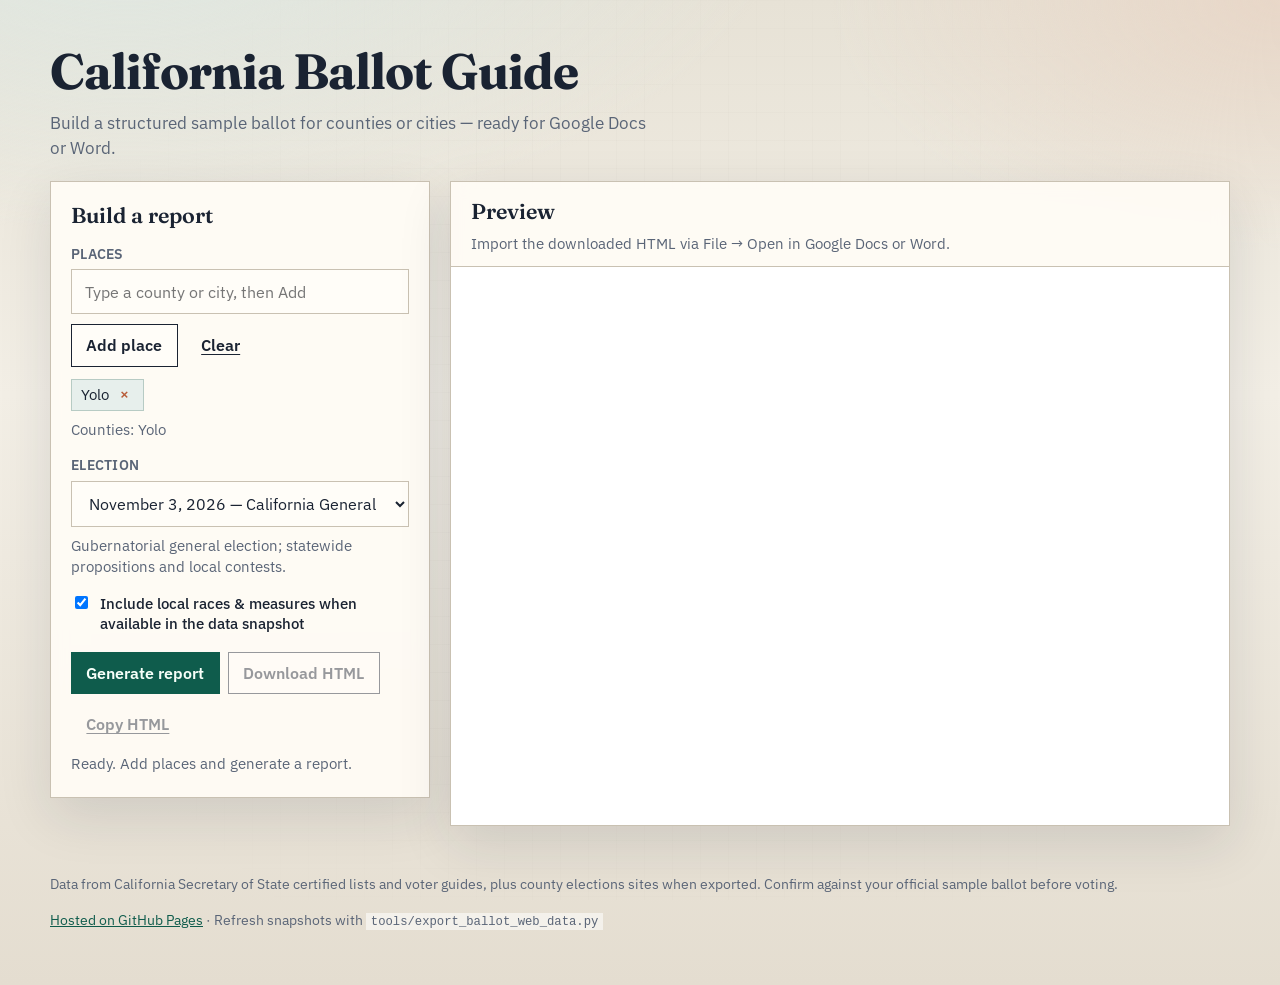
==== docs/index.html @ 576bfaff "Initial Commit of ballot generating tool" ====
<!DOCTYPE html>
<html lang="en">
<head>
  <meta charset="utf-8">
  <meta name="viewport" content="width=device-width, initial-scale=1">
  <title>California Ballot Guide</title>
  <link rel="preconnect" href="https://fonts.googleapis.com">
  <link rel="preconnect" href="https://fonts.gstatic.com" crossorigin>
  <link href="https://fonts.googleapis.com/css2?family=Fraunces:opsz,wght@9..144,500;9..144,700&family=IBM+Plex+Sans:wght@400;500;600&display=swap" rel="stylesheet">
  <link rel="stylesheet" href="styles.css">
</head>
<body>
  <div class="bg-grid" aria-hidden="true"></div>
  <header class="site-header">
    <p class="brand">California Ballot Guide</p>
    <p class="tagline">Build a structured sample ballot for counties or cities — ready for Google Docs or Word.</p>
  </header>

  <main class="layout">
    <section class="panel controls" aria-labelledby="controls-title">
      <h2 id="controls-title">Build a report</h2>

      <label class="field">
        <span>Places</span>
        <input id="place-input" type="text" list="place-suggestions" placeholder="Type a county or city, then Add">
        <datalist id="place-suggestions"></datalist>
      </label>
      <div class="row">
        <button type="button" id="add-place" class="btn secondary">Add place</button>
        <button type="button" id="clear-places" class="btn ghost">Clear</button>
      </div>
      <div id="place-chips" class="chips" aria-live="polite"></div>
      <p id="resolved-counties" class="hint"></p>

      <label class="field">
        <span>Election</span>
        <select id="election-select"></select>
      </label>
      <p id="election-hint" class="hint"></p>

      <label class="check">
        <input type="checkbox" id="include-local" checked>
        <span>Include local races &amp; measures when available in the data snapshot</span>
      </label>

      <div class="row actions">
        <button type="button" id="generate" class="btn primary">Generate report</button>
        <button type="button" id="download" class="btn secondary" disabled>Download HTML</button>
        <button type="button" id="copy" class="btn ghost" disabled>Copy HTML</button>
      </div>
      <p id="status" class="status" role="status"></p>
    </section>

    <section class="panel preview-wrap" aria-labelledby="preview-title">
      <div class="preview-header">
        <h2 id="preview-title">Preview</h2>
        <p class="hint">Import the downloaded HTML via File → Open in Google Docs or Word.</p>
      </div>
      <iframe id="preview" title="Ballot report preview" sandbox="allow-same-origin"></iframe>
    </section>
  </main>

  <footer class="site-footer">
    <p>Data from California Secretary of State certified lists and voter guides, plus county elections sites when exported. Confirm against your official sample ballot before voting.</p>
    <p><a href="https://github.com/" id="repo-link">Hosted on GitHub Pages</a> · Refresh snapshots with <code>tools/export_ballot_web_data.py</code></p>
  </footer>

  <script src="app.js" type="module"></script>
</body>
</html>
---- docs/styles.css ----
:root {
  --ink: #1a2332;
  --muted: #5a6577;
  --paper: #f3efe6;
  --panel: rgba(255, 252, 246, 0.92);
  --line: #c9c1b2;
  --accent: #0f5c4c;
  --accent-2: #b85c38;
  --focus: #1f6f8b;
  --shadow: 0 18px 50px rgba(26, 35, 50, 0.12);
  --sans: "IBM Plex Sans", "Segoe UI", sans-serif;
  --display: "Fraunces", Georgia, serif;
}

* { box-sizing: border-box; }

html, body {
  margin: 0;
  min-height: 100%;
  color: var(--ink);
  font-family: var(--sans);
  background:
    radial-gradient(1200px 600px at 10% -10%, #dfe9e4 0%, transparent 55%),
    radial-gradient(900px 500px at 100% 0%, #e8d7c8 0%, transparent 50%),
    linear-gradient(180deg, #e7e2d6 0%, var(--paper) 40%, #e4ddd0 100%);
}

.bg-grid {
  position: fixed;
  inset: 0;
  pointer-events: none;
  opacity: 0.35;
  background-image:
    linear-gradient(rgba(26, 35, 50, 0.04) 1px, transparent 1px),
    linear-gradient(90deg, rgba(26, 35, 50, 0.04) 1px, transparent 1px);
  background-size: 28px 28px;
  mask-image: radial-gradient(circle at center, black 40%, transparent 85%);
}

.site-header, .layout, .site-footer {
  position: relative;
  z-index: 1;
  width: min(1180px, calc(100% - 2rem));
  margin-inline: auto;
}

.site-header {
  padding: 2.75rem 0 1.25rem;
}

.brand {
  margin: 0;
  font-family: var(--display);
  font-size: clamp(2rem, 4vw, 3.1rem);
  font-weight: 700;
  letter-spacing: -0.02em;
  line-height: 1.1;
}

.tagline {
  margin: 0.75rem 0 0;
  max-width: 38rem;
  color: var(--muted);
  font-size: 1.05rem;
  line-height: 1.5;
}

.layout {
  display: grid;
  grid-template-columns: minmax(280px, 380px) minmax(0, 1fr);
  gap: 1.25rem;
  align-items: start;
  padding-bottom: 2rem;
}

.panel {
  background: var(--panel);
  border: 1px solid var(--line);
  box-shadow: var(--shadow);
  backdrop-filter: blur(8px);
}

.controls {
  padding: 1.25rem 1.25rem 1.4rem;
}

.preview-wrap {
  min-height: 70vh;
  display: flex;
  flex-direction: column;
  overflow: hidden;
}

.preview-header {
  padding: 1rem 1.25rem 0.75rem;
  border-bottom: 1px solid var(--line);
}

h2 {
  margin: 0;
  font-family: var(--display);
  font-size: 1.35rem;
  font-weight: 600;
}

.field {
  display: grid;
  gap: 0.4rem;
  margin-top: 1rem;
}

.field span, .check {
  font-size: 0.85rem;
  font-weight: 600;
  color: var(--muted);
  letter-spacing: 0.02em;
  text-transform: uppercase;
}

input[type="text"], select {
  width: 100%;
  border: 1px solid var(--line);
  background: #fffdf8;
  color: var(--ink);
  border-radius: 0;
  padding: 0.7rem 0.8rem;
  font: inherit;
}

input[type="text"]:focus, select:focus, .btn:focus-visible {
  outline: 2px solid var(--focus);
  outline-offset: 2px;
}

.row {
  display: flex;
  flex-wrap: wrap;
  gap: 0.5rem;
  margin-top: 0.65rem;
}

.actions { margin-top: 1.15rem; }

.btn {
  border: 1px solid var(--ink);
  background: transparent;
  color: var(--ink);
  padding: 0.65rem 0.9rem;
  font: inherit;
  font-weight: 600;
  cursor: pointer;
  transition: transform 120ms ease, background 120ms ease, color 120ms ease;
}

.btn:hover { transform: translateY(-1px); }
.btn:disabled { opacity: 0.45; cursor: not-allowed; transform: none; }

.btn.primary {
  background: var(--accent);
  border-color: var(--accent);
  color: #f7fff9;
}

.btn.secondary {
  background: #fffdf8;
}

.btn.ghost {
  border-color: transparent;
  text-decoration: underline;
  text-underline-offset: 3px;
}

.chips {
  display: flex;
  flex-wrap: wrap;
  gap: 0.4rem;
  margin-top: 0.75rem;
  min-height: 1.75rem;
}

.chip {
  display: inline-flex;
  align-items: center;
  gap: 0.35rem;
  padding: 0.35rem 0.55rem;
  background: #e7efec;
  border: 1px solid #b7cbc4;
  font-size: 0.92rem;
}

.chip button {
  border: 0;
  background: transparent;
  cursor: pointer;
  color: var(--accent-2);
  font-weight: 700;
  line-height: 1;
}

.hint, .status {
  margin: 0.55rem 0 0;
  color: var(--muted);
  font-size: 0.92rem;
  line-height: 1.4;
}

.status[data-tone="error"] { color: #8a2f2f; }
.status[data-tone="ok"] { color: var(--accent); }

.check {
  display: flex;
  gap: 0.55rem;
  align-items: flex-start;
  margin-top: 1rem;
  text-transform: none;
  letter-spacing: 0;
  font-weight: 500;
  color: var(--ink);
  font-size: 0.95rem;
}

.check input { margin-top: 0.2rem; }

#preview {
  width: 100%;
  flex: 1;
  min-height: 62vh;
  border: 0;
  background: white;
}

.site-footer {
  padding: 0 0 2.5rem;
  color: var(--muted);
  font-size: 0.9rem;
  line-height: 1.5;
}

.site-footer a { color: var(--accent); }
.site-footer code {
  font-size: 0.85em;
  background: rgba(255,255,255,0.55);
  padding: 0.1rem 0.3rem;
}

@media (max-width: 900px) {
  .layout {
    grid-template-columns: 1fr;
  }
  .preview-wrap { min-height: 55vh; }
}
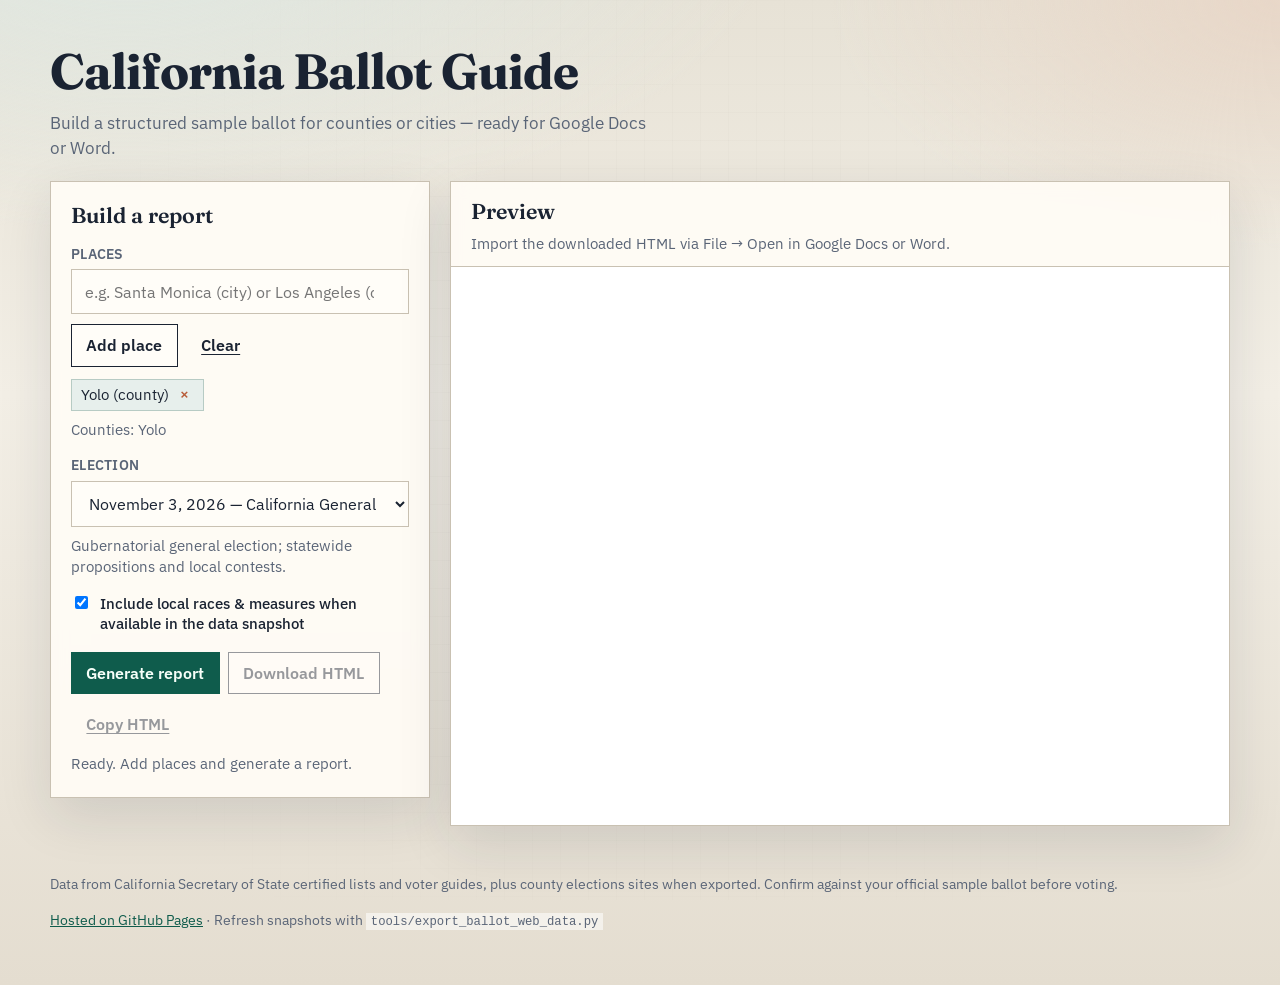
==== commit 3b1627aa: "Fixes ambiguity around city handling and handles city elections" ====
--- a/docs/index.html
+++ b/docs/index.html
@@ -22,7 +22,7 @@
 
       <label class="field">
         <span>Places</span>
-        <input id="place-input" type="text" list="place-suggestions" placeholder="Type a county or city, then Add">
+        <input id="place-input" type="text" list="place-suggestions" placeholder="e.g. Santa Monica (city) or Los Angeles (county)">
         <datalist id="place-suggestions"></datalist>
       </label>
       <div class="row">
@@ -30,7 +30,7 @@
         <button type="button" id="clear-places" class="btn ghost">Clear</button>
       </div>
       <div id="place-chips" class="chips" aria-live="polite"></div>
-      <p id="resolved-counties" class="hint"></p>
+      <p id="resolved-places" class="hint"></p>
 
       <label class="field">
         <span>Election</span>
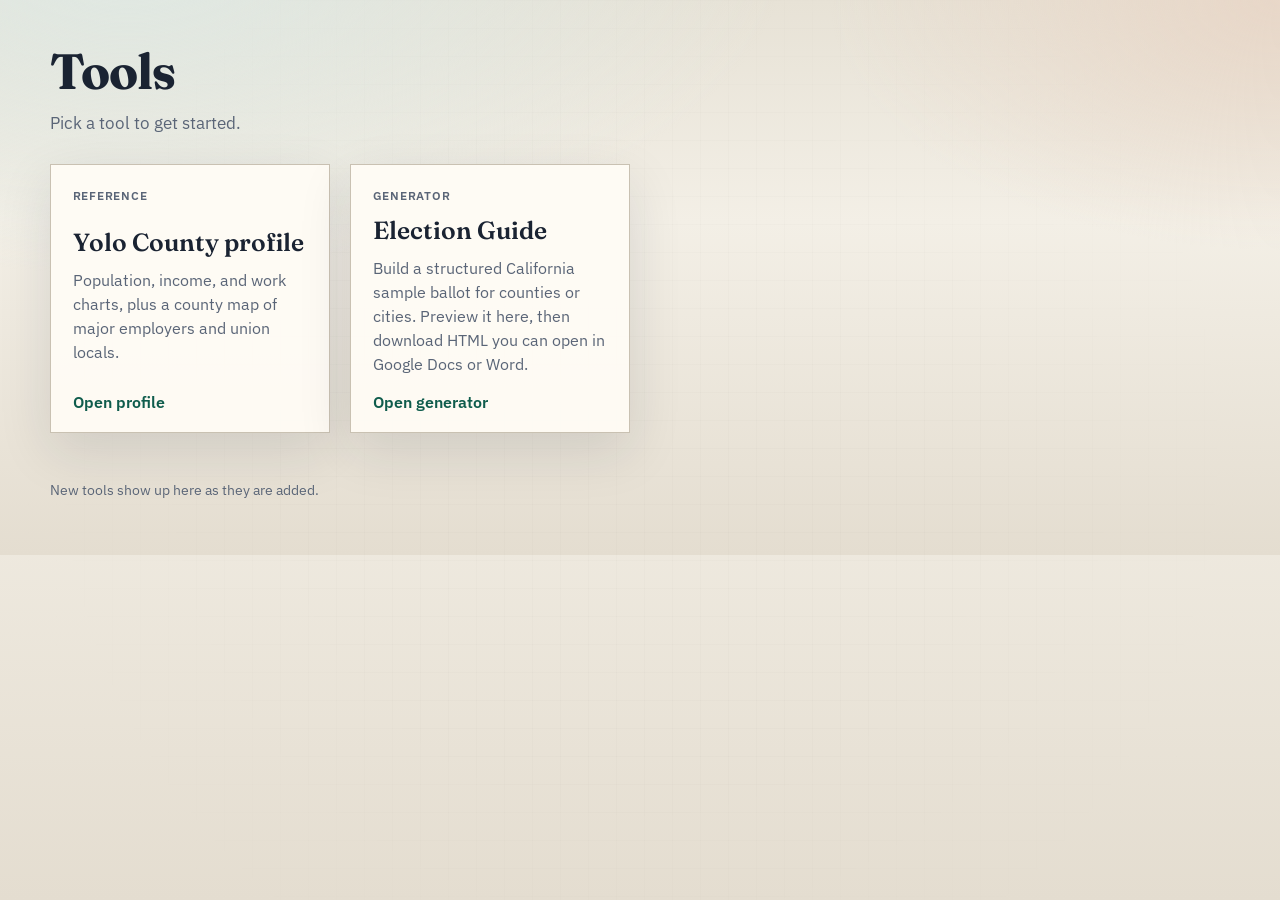
==== commit d13ad0f2: "First draft of yolo county website" ====
--- a/docs/index.html
+++ b/docs/index.html
@@ -3,7 +3,7 @@
 <head>
   <meta charset="utf-8">
   <meta name="viewport" content="width=device-width, initial-scale=1">
-  <title>California Ballot Guide</title>
+  <title>Tools</title>
   <link rel="preconnect" href="https://fonts.googleapis.com">
   <link rel="preconnect" href="https://fonts.gstatic.com" crossorigin>
   <link href="https://fonts.googleapis.com/css2?family=Fraunces:opsz,wght@9..144,500;9..144,700&family=IBM+Plex+Sans:wght@400;500;600&display=swap" rel="stylesheet">
@@ -12,59 +12,33 @@
 <body>
   <div class="bg-grid" aria-hidden="true"></div>
   <header class="site-header">
-    <p class="brand">California Ballot Guide</p>
-    <p class="tagline">Build a structured sample ballot for counties or cities — ready for Google Docs or Word.</p>
+    <p class="brand">Tools</p>
+    <p class="tagline">Pick a tool to get started.</p>
   </header>
 
-  <main class="layout">
-    <section class="panel controls" aria-labelledby="controls-title">
-      <h2 id="controls-title">Build a report</h2>
-
-      <label class="field">
-        <span>Places</span>
-        <input id="place-input" type="text" list="place-suggestions" placeholder="e.g. Santa Monica (city) or Los Angeles (county)">
-        <datalist id="place-suggestions"></datalist>
-      </label>
-      <div class="row">
-        <button type="button" id="add-place" class="btn secondary">Add place</button>
-        <button type="button" id="clear-places" class="btn ghost">Clear</button>
-      </div>
-      <div id="place-chips" class="chips" aria-live="polite"></div>
-      <p id="resolved-places" class="hint"></p>
-
-      <label class="field">
-        <span>Election</span>
-        <select id="election-select"></select>
-      </label>
-      <p id="election-hint" class="hint"></p>
-
-      <label class="check">
-        <input type="checkbox" id="include-local" checked>
-        <span>Include local races &amp; measures when available in the data snapshot</span>
-      </label>
-
-      <div class="row actions">
-        <button type="button" id="generate" class="btn primary">Generate report</button>
-        <button type="button" id="download" class="btn secondary" disabled>Download HTML</button>
-        <button type="button" id="copy" class="btn ghost" disabled>Copy HTML</button>
-      </div>
-      <p id="status" class="status" role="status"></p>
-    </section>
-
-    <section class="panel preview-wrap" aria-labelledby="preview-title">
-      <div class="preview-header">
-        <h2 id="preview-title">Preview</h2>
-        <p class="hint">Import the downloaded HTML via File → Open in Google Docs or Word.</p>
-      </div>
-      <iframe id="preview" title="Ballot report preview" sandbox="allow-same-origin"></iframe>
-    </section>
+  <main class="home">
+    <ul class="tool-grid">
+      <li>
+        <a class="tool-card" href="yolo-profile.html">
+          <p class="tool-kicker">Reference</p>
+          <h2>Yolo County profile</h2>
+          <p>Population, income, and work charts, plus a county map of major employers and union locals.</p>
+          <span class="tool-cta">Open profile</span>
+        </a>
+      </li>
+      <li>
+        <a class="tool-card" href="election-guide.html">
+          <p class="tool-kicker">Generator</p>
+          <h2>Election Guide</h2>
+          <p>Build a structured California sample ballot for counties or cities. Preview it here, then download HTML you can open in Google Docs or Word.</p>
+          <span class="tool-cta">Open generator</span>
+        </a>
+      </li>
+    </ul>
   </main>
 
   <footer class="site-footer">
-    <p>Data from California Secretary of State certified lists and voter guides, plus county elections sites when exported. Confirm against your official sample ballot before voting.</p>
-    <p><a href="https://github.com/" id="repo-link">Hosted on GitHub Pages</a> · Refresh snapshots with <code>tools/export_ballot_web_data.py</code></p>
+    <p>New tools show up here as they are added.</p>
   </footer>
-
-  <script src="app.js" type="module"></script>
 </body>
 </html>
--- a/docs/styles.css
+++ b/docs/styles.css
@@ -37,7 +37,7 @@
   mask-image: radial-gradient(circle at center, black 40%, transparent 85%);
 }
 
-.site-header, .layout, .site-footer {
+.site-header, .layout, .home, .profile, .site-footer {
   position: relative;
   z-index: 1;
   width: min(1180px, calc(100% - 2rem));
@@ -63,6 +63,81 @@
   color: var(--muted);
   font-size: 1.05rem;
   line-height: 1.5;
+}
+
+.crumb {
+  margin: 0 0 0.55rem;
+  font-size: 0.85rem;
+  font-weight: 600;
+}
+
+.crumb a {
+  color: var(--accent);
+  text-decoration: none;
+}
+
+.crumb a:hover,
+.crumb a:focus-visible {
+  text-decoration: underline;
+  text-underline-offset: 3px;
+}
+
+.tool-grid {
+  list-style: none;
+  margin: 0.5rem 0 0;
+  padding: 0 0 2rem;
+  display: grid;
+  grid-template-columns: repeat(auto-fill, minmax(280px, 1fr));
+  gap: 1.25rem;
+}
+
+.tool-card {
+  display: flex;
+  flex-direction: column;
+  gap: 0.65rem;
+  min-height: 100%;
+  padding: 1.35rem 1.35rem 1.25rem;
+  background: var(--panel);
+  border: 1px solid var(--line);
+  box-shadow: var(--shadow);
+  color: inherit;
+  text-decoration: none;
+  transition: transform 120ms ease;
+}
+
+.tool-card:hover {
+  transform: translateY(-2px);
+}
+
+.tool-card:focus-visible {
+  outline: 2px solid var(--focus);
+  outline-offset: 3px;
+}
+
+.tool-kicker {
+  margin: 0;
+  font-size: 0.78rem;
+  font-weight: 600;
+  letter-spacing: 0.06em;
+  text-transform: uppercase;
+  color: var(--accent);
+}
+
+.tool-card h2 {
+  font-size: 1.55rem;
+}
+
+.tool-card p {
+  margin: 0;
+  color: var(--muted);
+  line-height: 1.5;
+  flex: 1;
+}
+
+.tool-cta {
+  margin-top: 0.35rem;
+  font-weight: 600;
+  color: var(--accent);
 }
 
 .layout {
@@ -244,9 +319,337 @@
   padding: 0.1rem 0.3rem;
 }
 
+.profile { padding-bottom: 2.5rem; }
+
+.section-nav {
+  position: sticky;
+  top: 0;
+  z-index: 800;
+  display: flex;
+  flex-wrap: wrap;
+  gap: 0.4rem;
+  padding: 0.75rem 0;
+  background: rgba(243, 239, 230, 0.94);
+  backdrop-filter: blur(8px);
+}
+
+.section-nav a {
+  color: var(--ink);
+  text-decoration: none;
+  font-weight: 600;
+  font-size: 0.92rem;
+  padding: 0.4rem 0.7rem;
+  border: 1px solid var(--line);
+  background: #fffdf8;
+}
+
+.section-nav a:hover,
+.section-nav a:focus-visible {
+  border-color: var(--accent);
+  color: var(--accent);
+}
+
+.profile-section { margin-top: 1.5rem; }
+
+.profile-section h2 { margin-bottom: 0.35rem; }
+
+.stat-grid, .panel-grid {
+  display: grid;
+  gap: 0.75rem;
+}
+
+.stat-grid { grid-template-columns: repeat(auto-fit, minmax(150px, 1fr)); }
+
+.stat, .sheet {
+  background: var(--panel);
+  border: 1px solid var(--line);
+  box-shadow: var(--shadow);
+  padding: 0.95rem 1rem 1rem;
+}
+
+.stat strong {
+  display: block;
+  margin-top: 0.2rem;
+  font-family: var(--display);
+  font-size: 1.55rem;
+  font-weight: 600;
+  letter-spacing: -0.02em;
+}
+
+.stat span, .eyebrow {
+  color: var(--muted);
+  font-size: 0.78rem;
+  font-weight: 600;
+  letter-spacing: 0.05em;
+  text-transform: uppercase;
+}
+
+.term {
+  position: relative;
+  border-bottom: 1px dotted currentColor;
+  cursor: help;
+}
+
+.term-tip {
+  display: none;
+  position: absolute;
+  z-index: 30;
+  left: 0;
+  top: calc(100% + 0.4rem);
+  width: min(18rem, 70vw);
+  padding: 0.6rem 0.7rem;
+  background: var(--ink);
+  color: #f7f4ee;
+  font-size: 0.82rem;
+  font-weight: 500;
+  letter-spacing: 0;
+  line-height: 1.45;
+  text-transform: none;
+  box-shadow: var(--shadow);
+}
+
+.stat .term-tip,
+.menu .term-tip {
+  color: #f7f4ee;
+  font-size: 0.82rem;
+  font-weight: 500;
+  letter-spacing: 0;
+  text-transform: none;
+}
+
+.term:hover .term-tip,
+.term:focus .term-tip,
+.term:focus-visible .term-tip {
+  display: block;
+}
+
+.stat:hover,
+.stat:focus-within,
+.menu button:hover,
+.menu button:focus-within {
+  position: relative;
+  z-index: 5;
+}
+
+.menu {
+  display: flex;
+  flex-wrap: wrap;
+  gap: 0.4rem;
+  margin: 0.85rem 0;
+}
+
+.menu button, .filter-bar select, .filter-bar input {
+  border: 1px solid var(--line);
+  background: #fffdf8;
+  color: var(--ink);
+  font: inherit;
+  padding: 0.45rem 0.7rem;
+  cursor: pointer;
+}
+
+.menu button[aria-pressed="true"] {
+  background: var(--accent);
+  border-color: var(--accent);
+  color: #f7fff9;
+}
+
+.stack {
+  display: flex;
+  height: 1.15rem;
+  overflow: hidden;
+  border: 1px solid var(--line);
+  margin-top: 0.8rem;
+}
+
+.stack span { display: block; height: 100%; }
+
+.legend {
+  display: flex;
+  flex-wrap: wrap;
+  gap: 0.45rem 0.9rem;
+  margin-top: 0.65rem;
+  padding: 0;
+  list-style: none;
+  color: var(--muted);
+  font-size: 0.88rem;
+}
+
+.legend i {
+  display: inline-block;
+  width: 0.7rem;
+  height: 0.7rem;
+  margin-right: 0.35rem;
+  vertical-align: -1px;
+}
+
+.bar-list { display: grid; gap: 0.45rem; margin-top: 0.4rem; }
+
+.bar-row {
+  display: grid;
+  grid-template-columns: minmax(9rem, 1.3fr) minmax(0, 2fr) auto;
+  gap: 0.55rem;
+  align-items: center;
+  font-size: 0.92rem;
+}
+
+.bar-track {
+  height: 0.7rem;
+  background: rgba(255, 253, 248, 0.8);
+  border: 1px solid var(--line);
+}
+
+.bar-fill {
+  display: block;
+  height: 100%;
+  background: var(--accent);
+}
+
+.bar-fill.alt { background: var(--accent-2); }
+
+.bar-value { color: var(--muted); font-variant-numeric: tabular-nums; }
+
+.subbars { margin: 0.2rem 0 0.5rem 1rem; }
+
+.split {
+  display: flex;
+  height: 0.85rem;
+  border: 1px solid var(--line);
+  margin: 0.35rem 0;
+}
+
+.split span:first-child { background: var(--accent); }
+.split span:last-child { background: var(--accent-2); }
+
+.filter-bar {
+  display: flex;
+  flex-wrap: wrap;
+  gap: 0.6rem;
+  align-items: end;
+  margin: 0.8rem 0;
+}
+
+.filter-bar label {
+  display: grid;
+  gap: 0.25rem;
+  font-size: 0.78rem;
+  font-weight: 600;
+  letter-spacing: 0.04em;
+  text-transform: uppercase;
+  color: var(--muted);
+}
+
+.map-layout {
+  display: grid;
+  grid-template-columns: minmax(0, 1.5fr) minmax(260px, 0.8fr);
+  gap: 0.75rem;
+  align-items: stretch;
+}
+
+#county-map {
+  height: 560px;
+  border: 1px solid var(--line);
+  background: #e7e2d6;
+}
+
+.map-list {
+  list-style: none;
+  margin: 0;
+  padding: 0;
+  max-height: 560px;
+  overflow: auto;
+  border: 1px solid var(--line);
+  background: var(--panel);
+}
+
+.map-list button {
+  display: block;
+  width: 100%;
+  text-align: left;
+  border: 0;
+  border-bottom: 1px solid var(--line);
+  background: transparent;
+  color: inherit;
+  font: inherit;
+  padding: 0.7rem 0.8rem;
+  cursor: pointer;
+}
+
+.map-list button:hover,
+.map-list button[aria-current="true"] { background: #e7efec; }
+
+.map-list small { display: block; color: var(--muted); margin-top: 0.15rem; }
+
+.pin-key {
+  display: flex;
+  flex-wrap: wrap;
+  gap: 0.8rem;
+  margin: 0.4rem 0 0.2rem;
+  color: var(--muted);
+  font-size: 0.9rem;
+}
+
+.swatch {
+  display: inline-block;
+  width: 0.7rem;
+  height: 0.7rem;
+  border-radius: 50%;
+  margin-right: 0.35rem;
+  vertical-align: -1px;
+}
+
+.swatch.employer { background: var(--accent); }
+.swatch.union { background: var(--accent-2); }
+
+.union-list { display: grid; gap: 0.45rem; }
+
+.union-row {
+  background: var(--panel);
+  border: 1px solid var(--line);
+  padding: 0.15rem 0.8rem 0.15rem;
+}
+
+.union-row summary {
+  cursor: pointer;
+  display: grid;
+  grid-template-columns: minmax(0, 1.4fr) minmax(0, 1fr) auto;
+  gap: 0.6rem;
+  align-items: baseline;
+  padding: 0.65rem 0;
+}
+
+.union-row summary span { color: var(--muted); font-size: 0.9rem; }
+
+.unit-list {
+  list-style: none;
+  margin: 0 0 0.75rem;
+  padding: 0;
+  display: grid;
+  gap: 0.7rem;
+}
+
+.unit-list li {
+  border-top: 1px solid var(--line);
+  padding-top: 0.6rem;
+}
+
+.unit-list strong { font-size: 0.95rem; }
+
+.badge {
+  font-size: 0.75rem;
+  font-weight: 600;
+  letter-spacing: 0.03em;
+  text-transform: uppercase;
+  color: var(--accent);
+}
+
+.sheet + .sheet, .profile-section .sheet { margin-top: 0.75rem; }
+
+.panel-grid { grid-template-columns: 1.2fr 0.8fr; align-items: start; }
+
 @media (max-width: 900px) {
-  .layout {
+  .layout, .map-layout, .panel-grid, .bar-row, .union-row summary {
     grid-template-columns: 1fr;
   }
   .preview-wrap { min-height: 55vh; }
-}
+  #county-map, .map-list { height: 420px; max-height: 420px; }
+}
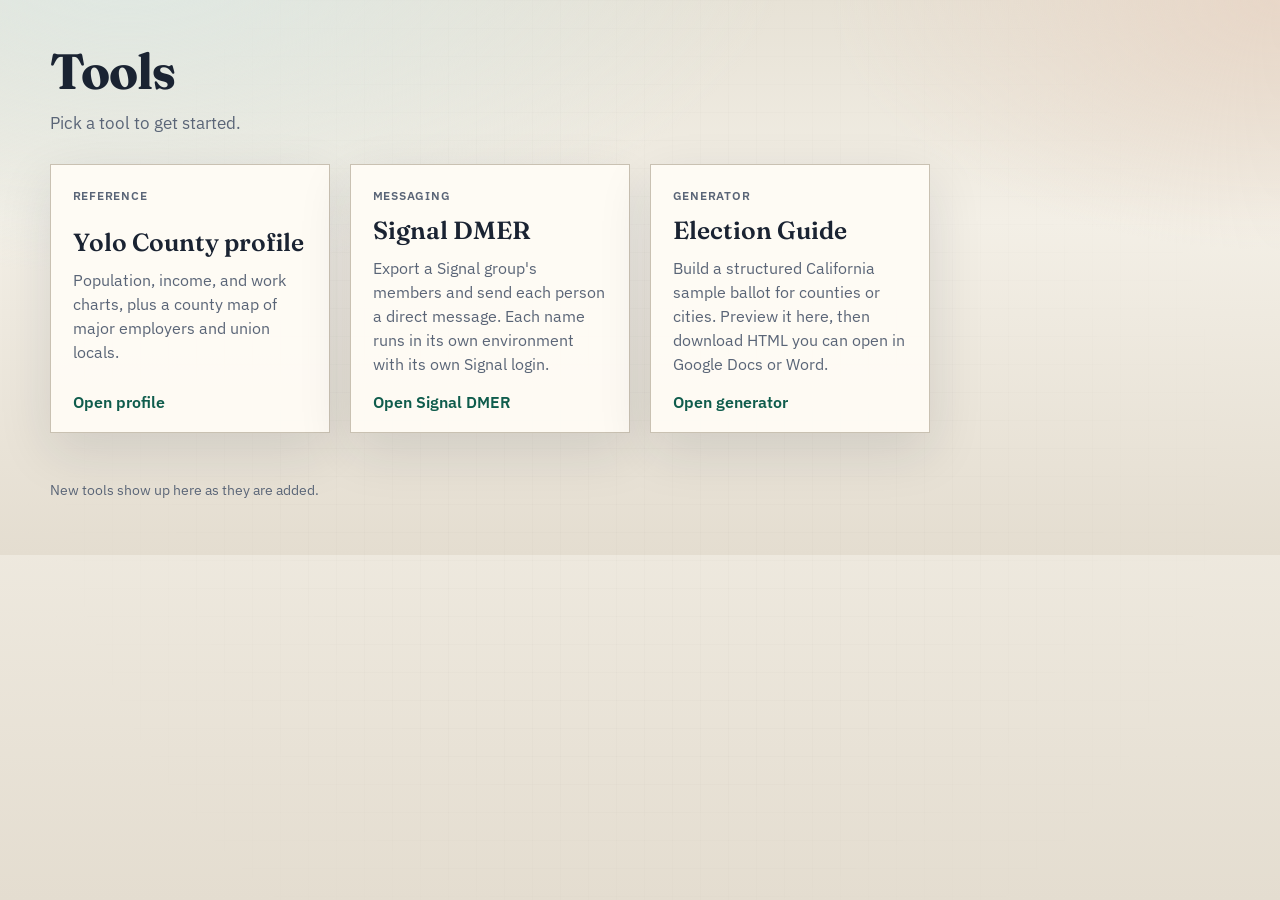
==== commit 43e02bad: "Adds signal DMer v1 and adds a map api key" ====
--- a/docs/index.html
+++ b/docs/index.html
@@ -27,6 +27,14 @@
         </a>
       </li>
       <li>
+        <a class="tool-card" href="signal-dmer.html">
+          <p class="tool-kicker">Messaging</p>
+          <h2>Signal DMER</h2>
+          <p>Export a Signal group's members and send each person a direct message. Each name runs in its own environment with its own Signal login.</p>
+          <span class="tool-cta">Open Signal DMER</span>
+        </a>
+      </li>
+      <li>
         <a class="tool-card" href="election-guide.html">
           <p class="tool-kicker">Generator</p>
           <h2>Election Guide</h2>
--- a/docs/styles.css
+++ b/docs/styles.css
@@ -271,6 +271,20 @@
   color: var(--accent-2);
   font-weight: 700;
   line-height: 1;
+}
+
+.log-box {
+  margin: 0.9rem 0 0;
+  max-height: 14rem;
+  overflow: auto;
+  padding: 0.75rem 0.85rem;
+  background: #fffdf8;
+  border: 1px solid var(--line);
+  color: var(--ink);
+  font-family: Consolas, "Courier New", monospace;
+  font-size: 0.78rem;
+  line-height: 1.45;
+  white-space: pre-wrap;
 }
 
 .hint, .status {
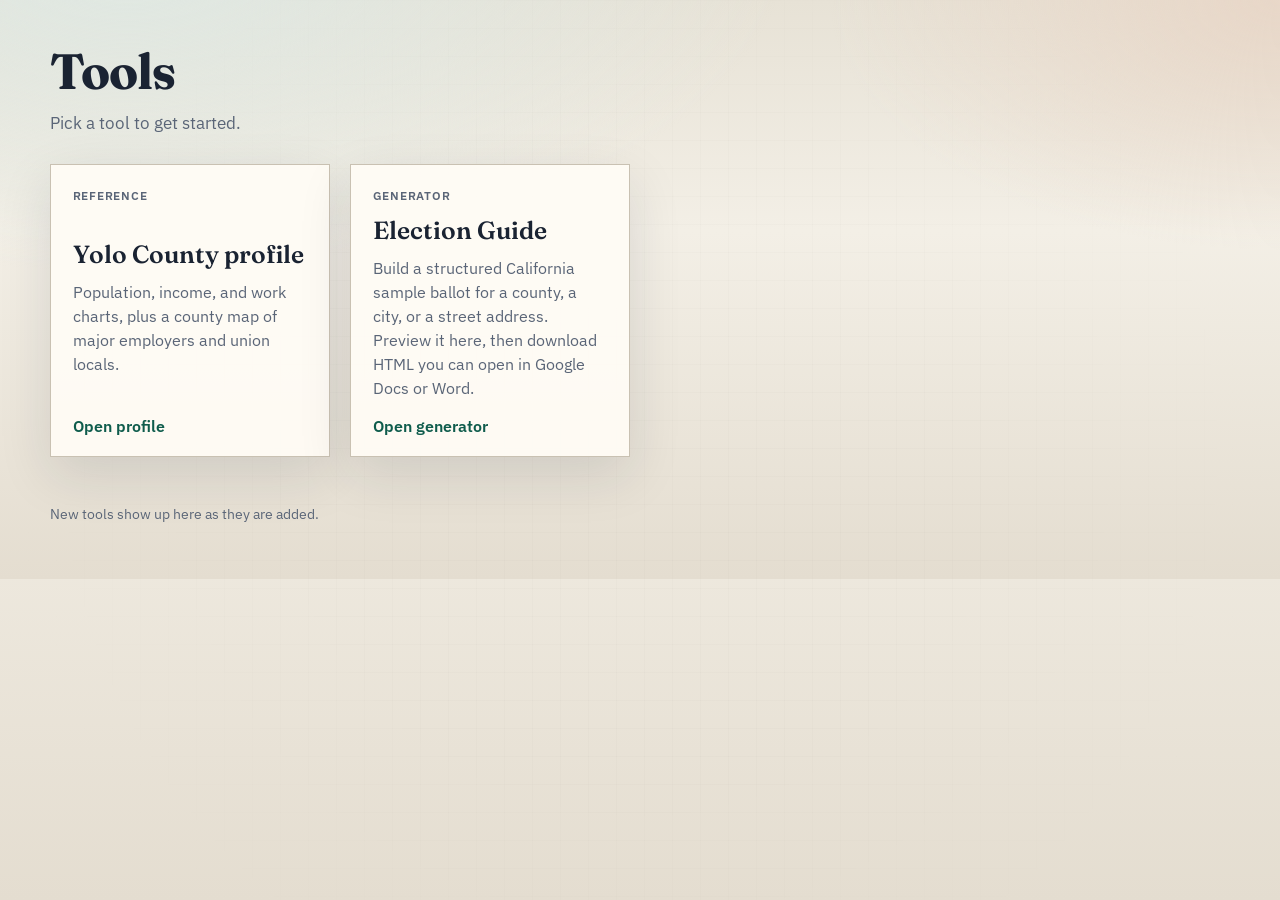
==== commit 1a3e0961: "Let the ballot guide follow a street address and drop draft-only measure text. Remove Signal DMER fr" ====
--- a/docs/index.html
+++ b/docs/index.html
@@ -1,52 +1,44 @@
-<!DOCTYPE html>
-<html lang="en">
-<head>
-  <meta charset="utf-8">
-  <meta name="viewport" content="width=device-width, initial-scale=1">
-  <title>Tools</title>
-  <link rel="preconnect" href="https://fonts.googleapis.com">
-  <link rel="preconnect" href="https://fonts.gstatic.com" crossorigin>
-  <link href="https://fonts.googleapis.com/css2?family=Fraunces:opsz,wght@9..144,500;9..144,700&family=IBM+Plex+Sans:wght@400;500;600&display=swap" rel="stylesheet">
-  <link rel="stylesheet" href="styles.css">
-</head>
-<body>
-  <div class="bg-grid" aria-hidden="true"></div>
-  <header class="site-header">
-    <p class="brand">Tools</p>
-    <p class="tagline">Pick a tool to get started.</p>
-  </header>
-
-  <main class="home">
-    <ul class="tool-grid">
-      <li>
-        <a class="tool-card" href="yolo-profile.html">
-          <p class="tool-kicker">Reference</p>
-          <h2>Yolo County profile</h2>
-          <p>Population, income, and work charts, plus a county map of major employers and union locals.</p>
-          <span class="tool-cta">Open profile</span>
-        </a>
-      </li>
-      <li>
-        <a class="tool-card" href="signal-dmer.html">
-          <p class="tool-kicker">Messaging</p>
-          <h2>Signal DMER</h2>
-          <p>Export a Signal group's members and send each person a direct message. Each name runs in its own environment with its own Signal login.</p>
-          <span class="tool-cta">Open Signal DMER</span>
-        </a>
-      </li>
-      <li>
-        <a class="tool-card" href="election-guide.html">
-          <p class="tool-kicker">Generator</p>
-          <h2>Election Guide</h2>
-          <p>Build a structured California sample ballot for counties or cities. Preview it here, then download HTML you can open in Google Docs or Word.</p>
-          <span class="tool-cta">Open generator</span>
-        </a>
-      </li>
-    </ul>
-  </main>
-
-  <footer class="site-footer">
-    <p>New tools show up here as they are added.</p>
-  </footer>
-</body>
-</html>
+<!DOCTYPE html>
+<html lang="en">
+<head>
+  <meta charset="utf-8">
+  <meta name="viewport" content="width=device-width, initial-scale=1">
+  <title>Tools</title>
+  <link rel="preconnect" href="https://fonts.googleapis.com">
+  <link rel="preconnect" href="https://fonts.gstatic.com" crossorigin>
+  <link href="https://fonts.googleapis.com/css2?family=Fraunces:opsz,wght@9..144,500;9..144,700&family=IBM+Plex+Sans:wght@400;500;600&display=swap" rel="stylesheet">
+  <link rel="stylesheet" href="styles.css">
+</head>
+<body>
+  <div class="bg-grid" aria-hidden="true"></div>
+  <header class="site-header">
+    <p class="brand">Tools</p>
+    <p class="tagline">Pick a tool to get started.</p>
+  </header>
+
+  <main class="home">
+    <ul class="tool-grid">
+      <li>
+        <a class="tool-card" href="yolo-profile.html">
+          <p class="tool-kicker">Reference</p>
+          <h2>Yolo County profile</h2>
+          <p>Population, income, and work charts, plus a county map of major employers and union locals.</p>
+          <span class="tool-cta">Open profile</span>
+        </a>
+      </li>
+      <li>
+        <a class="tool-card" href="election-guide.html">
+          <p class="tool-kicker">Generator</p>
+          <h2>Election Guide</h2>
+          <p>Build a structured California sample ballot for a county, a city, or a street address. Preview it here, then download HTML you can open in Google Docs or Word.</p>
+          <span class="tool-cta">Open generator</span>
+        </a>
+      </li>
+    </ul>
+  </main>
+
+  <footer class="site-footer">
+    <p>New tools show up here as they are added.</p>
+  </footer>
+</body>
+</html>
--- a/docs/styles.css
+++ b/docs/styles.css
@@ -1,669 +1,655 @@
-:root {
-  --ink: #1a2332;
-  --muted: #5a6577;
-  --paper: #f3efe6;
-  --panel: rgba(255, 252, 246, 0.92);
-  --line: #c9c1b2;
-  --accent: #0f5c4c;
-  --accent-2: #b85c38;
-  --focus: #1f6f8b;
-  --shadow: 0 18px 50px rgba(26, 35, 50, 0.12);
-  --sans: "IBM Plex Sans", "Segoe UI", sans-serif;
-  --display: "Fraunces", Georgia, serif;
-}
-
-* { box-sizing: border-box; }
-
-html, body {
-  margin: 0;
-  min-height: 100%;
-  color: var(--ink);
-  font-family: var(--sans);
-  background:
-    radial-gradient(1200px 600px at 10% -10%, #dfe9e4 0%, transparent 55%),
-    radial-gradient(900px 500px at 100% 0%, #e8d7c8 0%, transparent 50%),
-    linear-gradient(180deg, #e7e2d6 0%, var(--paper) 40%, #e4ddd0 100%);
-}
-
-.bg-grid {
-  position: fixed;
-  inset: 0;
-  pointer-events: none;
-  opacity: 0.35;
-  background-image:
-    linear-gradient(rgba(26, 35, 50, 0.04) 1px, transparent 1px),
-    linear-gradient(90deg, rgba(26, 35, 50, 0.04) 1px, transparent 1px);
-  background-size: 28px 28px;
-  mask-image: radial-gradient(circle at center, black 40%, transparent 85%);
-}
-
-.site-header, .layout, .home, .profile, .site-footer {
-  position: relative;
-  z-index: 1;
-  width: min(1180px, calc(100% - 2rem));
-  margin-inline: auto;
-}
-
-.site-header {
-  padding: 2.75rem 0 1.25rem;
-}
-
-.brand {
-  margin: 0;
-  font-family: var(--display);
-  font-size: clamp(2rem, 4vw, 3.1rem);
-  font-weight: 700;
-  letter-spacing: -0.02em;
-  line-height: 1.1;
-}
-
-.tagline {
-  margin: 0.75rem 0 0;
-  max-width: 38rem;
-  color: var(--muted);
-  font-size: 1.05rem;
-  line-height: 1.5;
-}
-
-.crumb {
-  margin: 0 0 0.55rem;
-  font-size: 0.85rem;
-  font-weight: 600;
-}
-
-.crumb a {
-  color: var(--accent);
-  text-decoration: none;
-}
-
-.crumb a:hover,
-.crumb a:focus-visible {
-  text-decoration: underline;
-  text-underline-offset: 3px;
-}
-
-.tool-grid {
-  list-style: none;
-  margin: 0.5rem 0 0;
-  padding: 0 0 2rem;
-  display: grid;
-  grid-template-columns: repeat(auto-fill, minmax(280px, 1fr));
-  gap: 1.25rem;
-}
-
-.tool-card {
-  display: flex;
-  flex-direction: column;
-  gap: 0.65rem;
-  min-height: 100%;
-  padding: 1.35rem 1.35rem 1.25rem;
-  background: var(--panel);
-  border: 1px solid var(--line);
-  box-shadow: var(--shadow);
-  color: inherit;
-  text-decoration: none;
-  transition: transform 120ms ease;
-}
-
-.tool-card:hover {
-  transform: translateY(-2px);
-}
-
-.tool-card:focus-visible {
-  outline: 2px solid var(--focus);
-  outline-offset: 3px;
-}
-
-.tool-kicker {
-  margin: 0;
-  font-size: 0.78rem;
-  font-weight: 600;
-  letter-spacing: 0.06em;
-  text-transform: uppercase;
-  color: var(--accent);
-}
-
-.tool-card h2 {
-  font-size: 1.55rem;
-}
-
-.tool-card p {
-  margin: 0;
-  color: var(--muted);
-  line-height: 1.5;
-  flex: 1;
-}
-
-.tool-cta {
-  margin-top: 0.35rem;
-  font-weight: 600;
-  color: var(--accent);
-}
-
-.layout {
-  display: grid;
-  grid-template-columns: minmax(280px, 380px) minmax(0, 1fr);
-  gap: 1.25rem;
-  align-items: start;
-  padding-bottom: 2rem;
-}
-
-.panel {
-  background: var(--panel);
-  border: 1px solid var(--line);
-  box-shadow: var(--shadow);
-  backdrop-filter: blur(8px);
-}
-
-.controls {
-  padding: 1.25rem 1.25rem 1.4rem;
-}
-
-.preview-wrap {
-  min-height: 70vh;
-  display: flex;
-  flex-direction: column;
-  overflow: hidden;
-}
-
-.preview-header {
-  padding: 1rem 1.25rem 0.75rem;
-  border-bottom: 1px solid var(--line);
-}
-
-h2 {
-  margin: 0;
-  font-family: var(--display);
-  font-size: 1.35rem;
-  font-weight: 600;
-}
-
-.field {
-  display: grid;
-  gap: 0.4rem;
-  margin-top: 1rem;
-}
-
-.field span, .check {
-  font-size: 0.85rem;
-  font-weight: 600;
-  color: var(--muted);
-  letter-spacing: 0.02em;
-  text-transform: uppercase;
-}
-
-input[type="text"], select {
-  width: 100%;
-  border: 1px solid var(--line);
-  background: #fffdf8;
-  color: var(--ink);
-  border-radius: 0;
-  padding: 0.7rem 0.8rem;
-  font: inherit;
-}
-
-input[type="text"]:focus, select:focus, .btn:focus-visible {
-  outline: 2px solid var(--focus);
-  outline-offset: 2px;
-}
-
-.row {
-  display: flex;
-  flex-wrap: wrap;
-  gap: 0.5rem;
-  margin-top: 0.65rem;
-}
-
-.actions { margin-top: 1.15rem; }
-
-.btn {
-  border: 1px solid var(--ink);
-  background: transparent;
-  color: var(--ink);
-  padding: 0.65rem 0.9rem;
-  font: inherit;
-  font-weight: 600;
-  cursor: pointer;
-  transition: transform 120ms ease, background 120ms ease, color 120ms ease;
-}
-
-.btn:hover { transform: translateY(-1px); }
-.btn:disabled { opacity: 0.45; cursor: not-allowed; transform: none; }
-
-.btn.primary {
-  background: var(--accent);
-  border-color: var(--accent);
-  color: #f7fff9;
-}
-
-.btn.secondary {
-  background: #fffdf8;
-}
-
-.btn.ghost {
-  border-color: transparent;
-  text-decoration: underline;
-  text-underline-offset: 3px;
-}
-
-.chips {
-  display: flex;
-  flex-wrap: wrap;
-  gap: 0.4rem;
-  margin-top: 0.75rem;
-  min-height: 1.75rem;
-}
-
-.chip {
-  display: inline-flex;
-  align-items: center;
-  gap: 0.35rem;
-  padding: 0.35rem 0.55rem;
-  background: #e7efec;
-  border: 1px solid #b7cbc4;
-  font-size: 0.92rem;
-}
-
-.chip button {
-  border: 0;
-  background: transparent;
-  cursor: pointer;
-  color: var(--accent-2);
-  font-weight: 700;
-  line-height: 1;
-}
-
-.log-box {
-  margin: 0.9rem 0 0;
-  max-height: 14rem;
-  overflow: auto;
-  padding: 0.75rem 0.85rem;
-  background: #fffdf8;
-  border: 1px solid var(--line);
-  color: var(--ink);
-  font-family: Consolas, "Courier New", monospace;
-  font-size: 0.78rem;
-  line-height: 1.45;
-  white-space: pre-wrap;
-}
-
-.hint, .status {
-  margin: 0.55rem 0 0;
-  color: var(--muted);
-  font-size: 0.92rem;
-  line-height: 1.4;
-}
-
-.status[data-tone="error"] { color: #8a2f2f; }
-.status[data-tone="ok"] { color: var(--accent); }
-
-.check {
-  display: flex;
-  gap: 0.55rem;
-  align-items: flex-start;
-  margin-top: 1rem;
-  text-transform: none;
-  letter-spacing: 0;
-  font-weight: 500;
-  color: var(--ink);
-  font-size: 0.95rem;
-}
-
-.check input { margin-top: 0.2rem; }
-
-#preview {
-  width: 100%;
-  flex: 1;
-  min-height: 62vh;
-  border: 0;
-  background: white;
-}
-
-.site-footer {
-  padding: 0 0 2.5rem;
-  color: var(--muted);
-  font-size: 0.9rem;
-  line-height: 1.5;
-}
-
-.site-footer a { color: var(--accent); }
-.site-footer code {
-  font-size: 0.85em;
-  background: rgba(255,255,255,0.55);
-  padding: 0.1rem 0.3rem;
-}
-
-.profile { padding-bottom: 2.5rem; }
-
-.section-nav {
-  position: sticky;
-  top: 0;
-  z-index: 800;
-  display: flex;
-  flex-wrap: wrap;
-  gap: 0.4rem;
-  padding: 0.75rem 0;
-  background: rgba(243, 239, 230, 0.94);
-  backdrop-filter: blur(8px);
-}
-
-.section-nav a {
-  color: var(--ink);
-  text-decoration: none;
-  font-weight: 600;
-  font-size: 0.92rem;
-  padding: 0.4rem 0.7rem;
-  border: 1px solid var(--line);
-  background: #fffdf8;
-}
-
-.section-nav a:hover,
-.section-nav a:focus-visible {
-  border-color: var(--accent);
-  color: var(--accent);
-}
-
-.profile-section { margin-top: 1.5rem; }
-
-.profile-section h2 { margin-bottom: 0.35rem; }
-
-.stat-grid, .panel-grid {
-  display: grid;
-  gap: 0.75rem;
-}
-
-.stat-grid { grid-template-columns: repeat(auto-fit, minmax(150px, 1fr)); }
-
-.stat, .sheet {
-  background: var(--panel);
-  border: 1px solid var(--line);
-  box-shadow: var(--shadow);
-  padding: 0.95rem 1rem 1rem;
-}
-
-.stat strong {
-  display: block;
-  margin-top: 0.2rem;
-  font-family: var(--display);
-  font-size: 1.55rem;
-  font-weight: 600;
-  letter-spacing: -0.02em;
-}
-
-.stat span, .eyebrow {
-  color: var(--muted);
-  font-size: 0.78rem;
-  font-weight: 600;
-  letter-spacing: 0.05em;
-  text-transform: uppercase;
-}
-
-.term {
-  position: relative;
-  border-bottom: 1px dotted currentColor;
-  cursor: help;
-}
-
-.term-tip {
-  display: none;
-  position: absolute;
-  z-index: 30;
-  left: 0;
-  top: calc(100% + 0.4rem);
-  width: min(18rem, 70vw);
-  padding: 0.6rem 0.7rem;
-  background: var(--ink);
-  color: #f7f4ee;
-  font-size: 0.82rem;
-  font-weight: 500;
-  letter-spacing: 0;
-  line-height: 1.45;
-  text-transform: none;
-  box-shadow: var(--shadow);
-}
-
-.stat .term-tip,
-.menu .term-tip {
-  color: #f7f4ee;
-  font-size: 0.82rem;
-  font-weight: 500;
-  letter-spacing: 0;
-  text-transform: none;
-}
-
-.term:hover .term-tip,
-.term:focus .term-tip,
-.term:focus-visible .term-tip {
-  display: block;
-}
-
-.stat:hover,
-.stat:focus-within,
-.menu button:hover,
-.menu button:focus-within {
-  position: relative;
-  z-index: 5;
-}
-
-.menu {
-  display: flex;
-  flex-wrap: wrap;
-  gap: 0.4rem;
-  margin: 0.85rem 0;
-}
-
-.menu button, .filter-bar select, .filter-bar input {
-  border: 1px solid var(--line);
-  background: #fffdf8;
-  color: var(--ink);
-  font: inherit;
-  padding: 0.45rem 0.7rem;
-  cursor: pointer;
-}
-
-.menu button[aria-pressed="true"] {
-  background: var(--accent);
-  border-color: var(--accent);
-  color: #f7fff9;
-}
-
-.stack {
-  display: flex;
-  height: 1.15rem;
-  overflow: hidden;
-  border: 1px solid var(--line);
-  margin-top: 0.8rem;
-}
-
-.stack span { display: block; height: 100%; }
-
-.legend {
-  display: flex;
-  flex-wrap: wrap;
-  gap: 0.45rem 0.9rem;
-  margin-top: 0.65rem;
-  padding: 0;
-  list-style: none;
-  color: var(--muted);
-  font-size: 0.88rem;
-}
-
-.legend i {
-  display: inline-block;
-  width: 0.7rem;
-  height: 0.7rem;
-  margin-right: 0.35rem;
-  vertical-align: -1px;
-}
-
-.bar-list { display: grid; gap: 0.45rem; margin-top: 0.4rem; }
-
-.bar-row {
-  display: grid;
-  grid-template-columns: minmax(9rem, 1.3fr) minmax(0, 2fr) auto;
-  gap: 0.55rem;
-  align-items: center;
-  font-size: 0.92rem;
-}
-
-.bar-track {
-  height: 0.7rem;
-  background: rgba(255, 253, 248, 0.8);
-  border: 1px solid var(--line);
-}
-
-.bar-fill {
-  display: block;
-  height: 100%;
-  background: var(--accent);
-}
-
-.bar-fill.alt { background: var(--accent-2); }
-
-.bar-value { color: var(--muted); font-variant-numeric: tabular-nums; }
-
-.subbars { margin: 0.2rem 0 0.5rem 1rem; }
-
-.split {
-  display: flex;
-  height: 0.85rem;
-  border: 1px solid var(--line);
-  margin: 0.35rem 0;
-}
-
-.split span:first-child { background: var(--accent); }
-.split span:last-child { background: var(--accent-2); }
-
-.filter-bar {
-  display: flex;
-  flex-wrap: wrap;
-  gap: 0.6rem;
-  align-items: end;
-  margin: 0.8rem 0;
-}
-
-.filter-bar label {
-  display: grid;
-  gap: 0.25rem;
-  font-size: 0.78rem;
-  font-weight: 600;
-  letter-spacing: 0.04em;
-  text-transform: uppercase;
-  color: var(--muted);
-}
-
-.map-layout {
-  display: grid;
-  grid-template-columns: minmax(0, 1.5fr) minmax(260px, 0.8fr);
-  gap: 0.75rem;
-  align-items: stretch;
-}
-
-#county-map {
-  height: 560px;
-  border: 1px solid var(--line);
-  background: #e7e2d6;
-}
-
-.map-list {
-  list-style: none;
-  margin: 0;
-  padding: 0;
-  max-height: 560px;
-  overflow: auto;
-  border: 1px solid var(--line);
-  background: var(--panel);
-}
-
-.map-list button {
-  display: block;
-  width: 100%;
-  text-align: left;
-  border: 0;
-  border-bottom: 1px solid var(--line);
-  background: transparent;
-  color: inherit;
-  font: inherit;
-  padding: 0.7rem 0.8rem;
-  cursor: pointer;
-}
-
-.map-list button:hover,
-.map-list button[aria-current="true"] { background: #e7efec; }
-
-.map-list small { display: block; color: var(--muted); margin-top: 0.15rem; }
-
-.pin-key {
-  display: flex;
-  flex-wrap: wrap;
-  gap: 0.8rem;
-  margin: 0.4rem 0 0.2rem;
-  color: var(--muted);
-  font-size: 0.9rem;
-}
-
-.swatch {
-  display: inline-block;
-  width: 0.7rem;
-  height: 0.7rem;
-  border-radius: 50%;
-  margin-right: 0.35rem;
-  vertical-align: -1px;
-}
-
-.swatch.employer { background: var(--accent); }
-.swatch.union { background: var(--accent-2); }
-
-.union-list { display: grid; gap: 0.45rem; }
-
-.union-row {
-  background: var(--panel);
-  border: 1px solid var(--line);
-  padding: 0.15rem 0.8rem 0.15rem;
-}
-
-.union-row summary {
-  cursor: pointer;
-  display: grid;
-  grid-template-columns: minmax(0, 1.4fr) minmax(0, 1fr) auto;
-  gap: 0.6rem;
-  align-items: baseline;
-  padding: 0.65rem 0;
-}
-
-.union-row summary span { color: var(--muted); font-size: 0.9rem; }
-
-.unit-list {
-  list-style: none;
-  margin: 0 0 0.75rem;
-  padding: 0;
-  display: grid;
-  gap: 0.7rem;
-}
-
-.unit-list li {
-  border-top: 1px solid var(--line);
-  padding-top: 0.6rem;
-}
-
-.unit-list strong { font-size: 0.95rem; }
-
-.badge {
-  font-size: 0.75rem;
-  font-weight: 600;
-  letter-spacing: 0.03em;
-  text-transform: uppercase;
-  color: var(--accent);
-}
-
-.sheet + .sheet, .profile-section .sheet { margin-top: 0.75rem; }
-
-.panel-grid { grid-template-columns: 1.2fr 0.8fr; align-items: start; }
-
-@media (max-width: 900px) {
-  .layout, .map-layout, .panel-grid, .bar-row, .union-row summary {
-    grid-template-columns: 1fr;
-  }
-  .preview-wrap { min-height: 55vh; }
-  #county-map, .map-list { height: 420px; max-height: 420px; }
-}
+:root {
+  --ink: #1a2332;
+  --muted: #5a6577;
+  --paper: #f3efe6;
+  --panel: rgba(255, 252, 246, 0.92);
+  --line: #c9c1b2;
+  --accent: #0f5c4c;
+  --accent-2: #b85c38;
+  --focus: #1f6f8b;
+  --shadow: 0 18px 50px rgba(26, 35, 50, 0.12);
+  --sans: "IBM Plex Sans", "Segoe UI", sans-serif;
+  --display: "Fraunces", Georgia, serif;
+}
+
+* { box-sizing: border-box; }
+
+html, body {
+  margin: 0;
+  min-height: 100%;
+  color: var(--ink);
+  font-family: var(--sans);
+  background:
+    radial-gradient(1200px 600px at 10% -10%, #dfe9e4 0%, transparent 55%),
+    radial-gradient(900px 500px at 100% 0%, #e8d7c8 0%, transparent 50%),
+    linear-gradient(180deg, #e7e2d6 0%, var(--paper) 40%, #e4ddd0 100%);
+}
+
+.bg-grid {
+  position: fixed;
+  inset: 0;
+  pointer-events: none;
+  opacity: 0.35;
+  background-image:
+    linear-gradient(rgba(26, 35, 50, 0.04) 1px, transparent 1px),
+    linear-gradient(90deg, rgba(26, 35, 50, 0.04) 1px, transparent 1px);
+  background-size: 28px 28px;
+  mask-image: radial-gradient(circle at center, black 40%, transparent 85%);
+}
+
+.site-header, .layout, .home, .profile, .site-footer {
+  position: relative;
+  z-index: 1;
+  width: min(1180px, calc(100% - 2rem));
+  margin-inline: auto;
+}
+
+.site-header {
+  padding: 2.75rem 0 1.25rem;
+}
+
+.brand {
+  margin: 0;
+  font-family: var(--display);
+  font-size: clamp(2rem, 4vw, 3.1rem);
+  font-weight: 700;
+  letter-spacing: -0.02em;
+  line-height: 1.1;
+}
+
+.tagline {
+  margin: 0.75rem 0 0;
+  max-width: 38rem;
+  color: var(--muted);
+  font-size: 1.05rem;
+  line-height: 1.5;
+}
+
+.crumb {
+  margin: 0 0 0.55rem;
+  font-size: 0.85rem;
+  font-weight: 600;
+}
+
+.crumb a {
+  color: var(--accent);
+  text-decoration: none;
+}
+
+.crumb a:hover,
+.crumb a:focus-visible {
+  text-decoration: underline;
+  text-underline-offset: 3px;
+}
+
+.tool-grid {
+  list-style: none;
+  margin: 0.5rem 0 0;
+  padding: 0 0 2rem;
+  display: grid;
+  grid-template-columns: repeat(auto-fill, minmax(280px, 1fr));
+  gap: 1.25rem;
+}
+
+.tool-card {
+  display: flex;
+  flex-direction: column;
+  gap: 0.65rem;
+  min-height: 100%;
+  padding: 1.35rem 1.35rem 1.25rem;
+  background: var(--panel);
+  border: 1px solid var(--line);
+  box-shadow: var(--shadow);
+  color: inherit;
+  text-decoration: none;
+  transition: transform 120ms ease;
+}
+
+.tool-card:hover {
+  transform: translateY(-2px);
+}
+
+.tool-card:focus-visible {
+  outline: 2px solid var(--focus);
+  outline-offset: 3px;
+}
+
+.tool-kicker {
+  margin: 0;
+  font-size: 0.78rem;
+  font-weight: 600;
+  letter-spacing: 0.06em;
+  text-transform: uppercase;
+  color: var(--accent);
+}
+
+.tool-card h2 {
+  font-size: 1.55rem;
+}
+
+.tool-card p {
+  margin: 0;
+  color: var(--muted);
+  line-height: 1.5;
+  flex: 1;
+}
+
+.tool-cta {
+  margin-top: 0.35rem;
+  font-weight: 600;
+  color: var(--accent);
+}
+
+.layout {
+  display: grid;
+  grid-template-columns: minmax(280px, 380px) minmax(0, 1fr);
+  gap: 1.25rem;
+  align-items: start;
+  padding-bottom: 2rem;
+}
+
+.panel {
+  background: var(--panel);
+  border: 1px solid var(--line);
+  box-shadow: var(--shadow);
+  backdrop-filter: blur(8px);
+}
+
+.controls {
+  padding: 1.25rem 1.25rem 1.4rem;
+}
+
+.preview-wrap {
+  min-height: 70vh;
+  display: flex;
+  flex-direction: column;
+  overflow: hidden;
+}
+
+.preview-header {
+  padding: 1rem 1.25rem 0.75rem;
+  border-bottom: 1px solid var(--line);
+}
+
+h2 {
+  margin: 0;
+  font-family: var(--display);
+  font-size: 1.35rem;
+  font-weight: 600;
+}
+
+.field {
+  display: grid;
+  gap: 0.4rem;
+  margin-top: 1rem;
+}
+
+.field span, .check {
+  font-size: 0.85rem;
+  font-weight: 600;
+  color: var(--muted);
+  letter-spacing: 0.02em;
+  text-transform: uppercase;
+}
+
+input[type="text"], select {
+  width: 100%;
+  border: 1px solid var(--line);
+  background: #fffdf8;
+  color: var(--ink);
+  border-radius: 0;
+  padding: 0.7rem 0.8rem;
+  font: inherit;
+}
+
+input[type="text"]:focus, select:focus, .btn:focus-visible {
+  outline: 2px solid var(--focus);
+  outline-offset: 2px;
+}
+
+.row {
+  display: flex;
+  flex-wrap: wrap;
+  gap: 0.5rem;
+  margin-top: 0.65rem;
+}
+
+.actions { margin-top: 1.15rem; }
+
+.btn {
+  border: 1px solid var(--ink);
+  background: transparent;
+  color: var(--ink);
+  padding: 0.65rem 0.9rem;
+  font: inherit;
+  font-weight: 600;
+  cursor: pointer;
+  transition: transform 120ms ease, background 120ms ease, color 120ms ease;
+}
+
+.btn:hover { transform: translateY(-1px); }
+.btn:disabled { opacity: 0.45; cursor: not-allowed; transform: none; }
+
+.btn.primary {
+  background: var(--accent);
+  border-color: var(--accent);
+  color: #f7fff9;
+}
+
+.btn.secondary {
+  background: #fffdf8;
+}
+
+.btn.ghost {
+  border-color: transparent;
+  text-decoration: underline;
+  text-underline-offset: 3px;
+}
+
+.chips {
+  display: flex;
+  flex-wrap: wrap;
+  gap: 0.4rem;
+  margin-top: 0.75rem;
+  min-height: 1.75rem;
+}
+
+.chip {
+  display: inline-flex;
+  align-items: center;
+  gap: 0.35rem;
+  padding: 0.35rem 0.55rem;
+  background: #e7efec;
+  border: 1px solid #b7cbc4;
+  font-size: 0.92rem;
+}
+
+.chip button {
+  border: 0;
+  background: transparent;
+  cursor: pointer;
+  color: var(--accent-2);
+  font-weight: 700;
+  line-height: 1;
+}
+
+.hint, .status {
+  margin: 0.55rem 0 0;
+  color: var(--muted);
+  font-size: 0.92rem;
+  line-height: 1.4;
+}
+
+.status[data-tone="error"] { color: #8a2f2f; }
+.status[data-tone="ok"] { color: var(--accent); }
+
+.check {
+  display: flex;
+  gap: 0.55rem;
+  align-items: flex-start;
+  margin-top: 1rem;
+  text-transform: none;
+  letter-spacing: 0;
+  font-weight: 500;
+  color: var(--ink);
+  font-size: 0.95rem;
+}
+
+.check input { margin-top: 0.2rem; }
+
+#preview {
+  width: 100%;
+  flex: 1;
+  min-height: 62vh;
+  border: 0;
+  background: white;
+}
+
+.site-footer {
+  padding: 0 0 2.5rem;
+  color: var(--muted);
+  font-size: 0.9rem;
+  line-height: 1.5;
+}
+
+.site-footer a { color: var(--accent); }
+.site-footer code {
+  font-size: 0.85em;
+  background: rgba(255,255,255,0.55);
+  padding: 0.1rem 0.3rem;
+}
+
+.profile { padding-bottom: 2.5rem; }
+
+.section-nav {
+  position: sticky;
+  top: 0;
+  z-index: 800;
+  display: flex;
+  flex-wrap: wrap;
+  gap: 0.4rem;
+  padding: 0.75rem 0;
+  background: rgba(243, 239, 230, 0.94);
+  backdrop-filter: blur(8px);
+}
+
+.section-nav a {
+  color: var(--ink);
+  text-decoration: none;
+  font-weight: 600;
+  font-size: 0.92rem;
+  padding: 0.4rem 0.7rem;
+  border: 1px solid var(--line);
+  background: #fffdf8;
+}
+
+.section-nav a:hover,
+.section-nav a:focus-visible {
+  border-color: var(--accent);
+  color: var(--accent);
+}
+
+.profile-section { margin-top: 1.5rem; }
+
+.profile-section h2 { margin-bottom: 0.35rem; }
+
+.stat-grid, .panel-grid {
+  display: grid;
+  gap: 0.75rem;
+}
+
+.stat-grid { grid-template-columns: repeat(auto-fit, minmax(150px, 1fr)); }
+
+.stat, .sheet {
+  background: var(--panel);
+  border: 1px solid var(--line);
+  box-shadow: var(--shadow);
+  padding: 0.95rem 1rem 1rem;
+}
+
+.stat strong {
+  display: block;
+  margin-top: 0.2rem;
+  font-family: var(--display);
+  font-size: 1.55rem;
+  font-weight: 600;
+  letter-spacing: -0.02em;
+}
+
+.stat span, .eyebrow {
+  color: var(--muted);
+  font-size: 0.78rem;
+  font-weight: 600;
+  letter-spacing: 0.05em;
+  text-transform: uppercase;
+}
+
+.term {
+  position: relative;
+  border-bottom: 1px dotted currentColor;
+  cursor: help;
+}
+
+.term-tip {
+  display: none;
+  position: absolute;
+  z-index: 30;
+  left: 0;
+  top: calc(100% + 0.4rem);
+  width: min(18rem, 70vw);
+  padding: 0.6rem 0.7rem;
+  background: var(--ink);
+  color: #f7f4ee;
+  font-size: 0.82rem;
+  font-weight: 500;
+  letter-spacing: 0;
+  line-height: 1.45;
+  text-transform: none;
+  box-shadow: var(--shadow);
+}
+
+.stat .term-tip,
+.menu .term-tip {
+  color: #f7f4ee;
+  font-size: 0.82rem;
+  font-weight: 500;
+  letter-spacing: 0;
+  text-transform: none;
+}
+
+.term:hover .term-tip,
+.term:focus .term-tip,
+.term:focus-visible .term-tip {
+  display: block;
+}
+
+.stat:hover,
+.stat:focus-within,
+.menu button:hover,
+.menu button:focus-within {
+  position: relative;
+  z-index: 5;
+}
+
+.menu {
+  display: flex;
+  flex-wrap: wrap;
+  gap: 0.4rem;
+  margin: 0.85rem 0;
+}
+
+.menu button, .filter-bar select, .filter-bar input {
+  border: 1px solid var(--line);
+  background: #fffdf8;
+  color: var(--ink);
+  font: inherit;
+  padding: 0.45rem 0.7rem;
+  cursor: pointer;
+}
+
+.menu button[aria-pressed="true"] {
+  background: var(--accent);
+  border-color: var(--accent);
+  color: #f7fff9;
+}
+
+.stack {
+  display: flex;
+  height: 1.15rem;
+  overflow: hidden;
+  border: 1px solid var(--line);
+  margin-top: 0.8rem;
+}
+
+.stack span { display: block; height: 100%; }
+
+.legend {
+  display: flex;
+  flex-wrap: wrap;
+  gap: 0.45rem 0.9rem;
+  margin-top: 0.65rem;
+  padding: 0;
+  list-style: none;
+  color: var(--muted);
+  font-size: 0.88rem;
+}
+
+.legend i {
+  display: inline-block;
+  width: 0.7rem;
+  height: 0.7rem;
+  margin-right: 0.35rem;
+  vertical-align: -1px;
+}
+
+.bar-list { display: grid; gap: 0.45rem; margin-top: 0.4rem; }
+
+.bar-row {
+  display: grid;
+  grid-template-columns: minmax(9rem, 1.3fr) minmax(0, 2fr) auto;
+  gap: 0.55rem;
+  align-items: center;
+  font-size: 0.92rem;
+}
+
+.bar-track {
+  height: 0.7rem;
+  background: rgba(255, 253, 248, 0.8);
+  border: 1px solid var(--line);
+}
+
+.bar-fill {
+  display: block;
+  height: 100%;
+  background: var(--accent);
+}
+
+.bar-fill.alt { background: var(--accent-2); }
+
+.bar-value { color: var(--muted); font-variant-numeric: tabular-nums; }
+
+.subbars { margin: 0.2rem 0 0.5rem 1rem; }
+
+.split {
+  display: flex;
+  height: 0.85rem;
+  border: 1px solid var(--line);
+  margin: 0.35rem 0;
+}
+
+.split span:first-child { background: var(--accent); }
+.split span:last-child { background: var(--accent-2); }
+
+.filter-bar {
+  display: flex;
+  flex-wrap: wrap;
+  gap: 0.6rem;
+  align-items: end;
+  margin: 0.8rem 0;
+}
+
+.filter-bar label {
+  display: grid;
+  gap: 0.25rem;
+  font-size: 0.78rem;
+  font-weight: 600;
+  letter-spacing: 0.04em;
+  text-transform: uppercase;
+  color: var(--muted);
+}
+
+.map-layout {
+  display: grid;
+  grid-template-columns: minmax(0, 1.5fr) minmax(260px, 0.8fr);
+  gap: 0.75rem;
+  align-items: stretch;
+}
+
+#county-map {
+  height: 560px;
+  border: 1px solid var(--line);
+  background: #e7e2d6;
+}
+
+.map-list {
+  list-style: none;
+  margin: 0;
+  padding: 0;
+  max-height: 560px;
+  overflow: auto;
+  border: 1px solid var(--line);
+  background: var(--panel);
+}
+
+.map-list button {
+  display: block;
+  width: 100%;
+  text-align: left;
+  border: 0;
+  border-bottom: 1px solid var(--line);
+  background: transparent;
+  color: inherit;
+  font: inherit;
+  padding: 0.7rem 0.8rem;
+  cursor: pointer;
+}
+
+.map-list button:hover,
+.map-list button[aria-current="true"] { background: #e7efec; }
+
+.map-list small { display: block; color: var(--muted); margin-top: 0.15rem; }
+
+.pin-key {
+  display: flex;
+  flex-wrap: wrap;
+  gap: 0.8rem;
+  margin: 0.4rem 0 0.2rem;
+  color: var(--muted);
+  font-size: 0.9rem;
+}
+
+.swatch {
+  display: inline-block;
+  width: 0.7rem;
+  height: 0.7rem;
+  border-radius: 50%;
+  margin-right: 0.35rem;
+  vertical-align: -1px;
+}
+
+.swatch.employer { background: var(--accent); }
+.swatch.union { background: var(--accent-2); }
+
+.union-list { display: grid; gap: 0.45rem; }
+
+.union-row {
+  background: var(--panel);
+  border: 1px solid var(--line);
+  padding: 0.15rem 0.8rem 0.15rem;
+}
+
+.union-row summary {
+  cursor: pointer;
+  display: grid;
+  grid-template-columns: minmax(0, 1.4fr) minmax(0, 1fr) auto;
+  gap: 0.6rem;
+  align-items: baseline;
+  padding: 0.65rem 0;
+}
+
+.union-row summary span { color: var(--muted); font-size: 0.9rem; }
+
+.unit-list {
+  list-style: none;
+  margin: 0 0 0.75rem;
+  padding: 0;
+  display: grid;
+  gap: 0.7rem;
+}
+
+.unit-list li {
+  border-top: 1px solid var(--line);
+  padding-top: 0.6rem;
+}
+
+.unit-list strong { font-size: 0.95rem; }
+
+.badge {
+  font-size: 0.75rem;
+  font-weight: 600;
+  letter-spacing: 0.03em;
+  text-transform: uppercase;
+  color: var(--accent);
+}
+
+.sheet + .sheet, .profile-section .sheet { margin-top: 0.75rem; }
+
+.panel-grid { grid-template-columns: 1.2fr 0.8fr; align-items: start; }
+
+@media (max-width: 900px) {
+  .layout, .map-layout, .panel-grid, .bar-row, .union-row summary {
+    grid-template-columns: 1fr;
+  }
+  .preview-wrap { min-height: 55vh; }
+  #county-map, .map-list { height: 420px; max-height: 420px; }
+}
